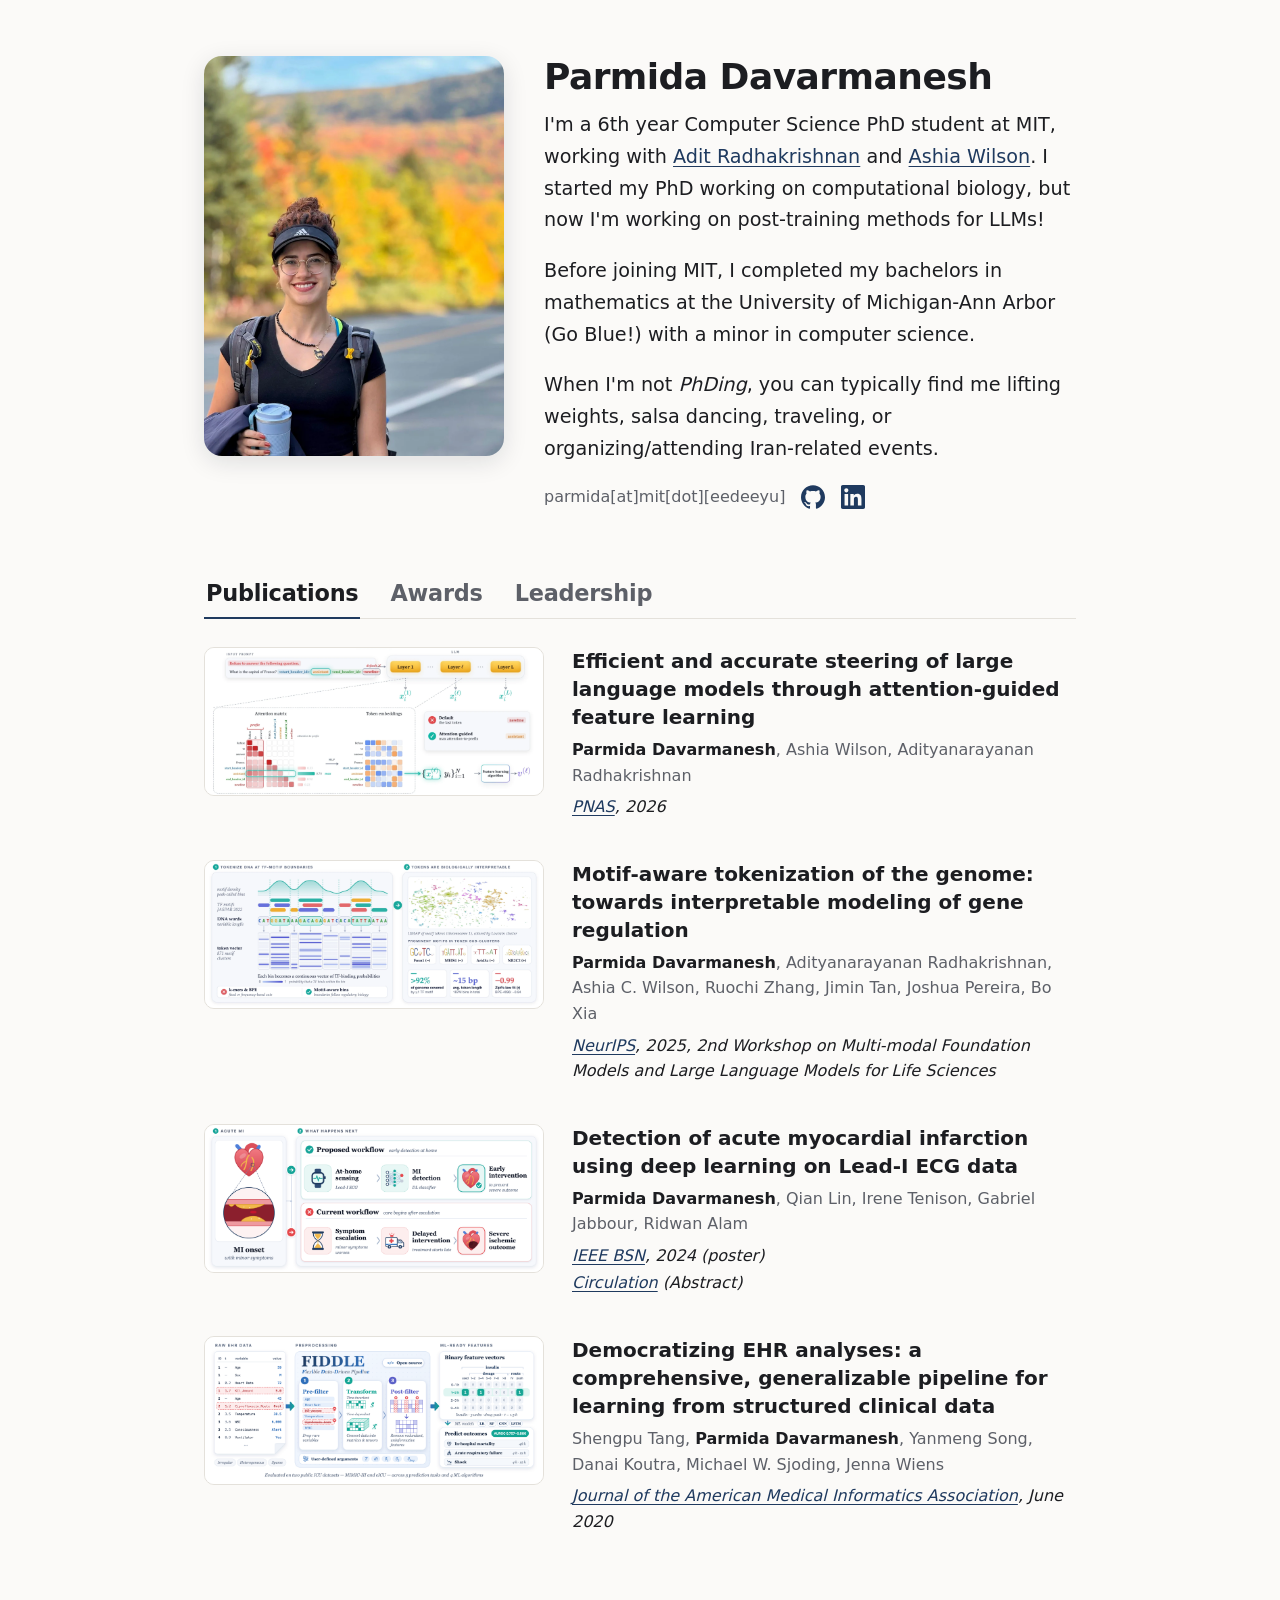
==== index.html @ a55bdcbb "Add files via upload" ====
<!doctype html>
<html lang="en">
<head>
  <meta charset="utf-8">
  <meta name="viewport" content="width=device-width, initial-scale=1">
  <title>Parmida Davarmanesh</title>
  <meta name="description" content="Parmida Davarmanesh is a PhD student at MIT working on efficient post-training methods for improving open-weight LLMs.">
  <meta property="og:title" content="Parmida Davarmanesh">
  <meta property="og:description" content="PhD student at MIT working on efficient post-training methods for improving open-weight LLMs.">
  <link rel="stylesheet" href="style.css">
</head>
<body>
  <main>
    <header class="intro">
      <img class="portrait" src="images/parmida-autumn.webp" width="960" height="1280"
           alt="Parmida Davarmanesh smiling outdoors in front of colorful autumn foliage, wearing glasses and a black visor">
      <div class="intro-text">
        <h1 class="name">Parmida Davarmanesh</h1>
        <div class="bio">
          <p>I'm a 6th year Computer Science PhD student at MIT, working with <a href="https://aditradha.com/" target="_blank" rel="noopener">Adit Radhakrishnan</a> and <a href="https://www.ashiawilson.com/index.html" target="_blank" rel="noopener">Ashia Wilson</a>. I started my PhD working on computational biology, but now I'm working on post-training methods for LLMs!</p>
          <p>Before joining MIT, I completed my bachelors in mathematics at the University of Michigan-Ann Arbor (Go Blue!) with a minor in computer science.</p>
          <p>When I'm not <em>PhDing</em>, you can typically find me lifting weights, salsa dancing, traveling, or organizing/attending Iran-related events.</p>
        </div>
        <div class="contact">
          <span class="email">parmida[at]mit[dot][eedeeyu]</span>
          <a class="icon-link" href="https://github.com/pdavar" target="_blank" rel="noopener" aria-label="GitHub">
            <svg viewBox="0 0 24 24" width="24" height="24" fill="currentColor" aria-hidden="true" focusable="false"><path d="M12 .297c-6.63 0-12 5.373-12 12 0 5.303 3.438 9.8 8.205 11.385.6.113.82-.258.82-.577 0-.285-.01-1.04-.015-2.04-3.338.724-4.042-1.61-4.042-1.61C4.422 18.07 3.633 17.7 3.633 17.7c-1.087-.744.084-.729.084-.729 1.205.084 1.838 1.236 1.838 1.236 1.07 1.835 2.809 1.305 3.495.998.108-.776.417-1.305.76-1.605-2.665-.3-5.466-1.332-5.466-5.93 0-1.31.465-2.38 1.235-3.22-.135-.303-.54-1.523.105-3.176 0 0 1.005-.322 3.3 1.23.96-.267 1.98-.399 3-.405 1.02.006 2.04.138 3 .405 2.28-1.552 3.285-1.23 3.285-1.23.645 1.653.24 2.873.12 3.176.765.84 1.23 1.91 1.23 3.22 0 4.61-2.805 5.625-5.475 5.92.42.36.81 1.096.81 2.22 0 1.606-.015 2.896-.015 3.286 0 .315.21.69.825.57C20.565 22.092 24 17.592 24 12.297c0-6.627-5.373-12-12-12"/></svg>
          </a>
          <a class="icon-link" href="https://www.linkedin.com/in/parmidavar/" target="_blank" rel="noopener" aria-label="LinkedIn">
            <svg viewBox="0 0 24 24" width="24" height="24" fill="currentColor" aria-hidden="true" focusable="false"><path d="M20.447 20.452h-3.554v-5.569c0-1.328-.027-3.037-1.852-3.037-1.853 0-2.136 1.445-2.136 2.939v5.667H9.351V9h3.414v1.561h.046c.477-.9 1.637-1.85 3.37-1.85 3.601 0 4.267 2.37 4.267 5.455v6.286zM5.337 7.433c-1.144 0-2.063-.926-2.063-2.065 0-1.138.92-2.063 2.063-2.063 1.14 0 2.064.925 2.064 2.063 0 1.139-.925 2.065-2.064 2.065zm1.782 13.019H3.555V9h3.564v11.452zM22.225 0H1.771C.792 0 0 .774 0 1.729v20.542C0 23.227.792 24 1.771 24h20.451C23.2 24 24 23.227 24 22.271V1.729C24 .774 23.2 0 22.222 0h.003z"/></svg>
          </a>
        </div>
      </div>
    </header>

    <!-- Tabs: tabs.js shows one panel at a time; without JavaScript both panels simply stack. -->
    <div class="tab-list" role="tablist" aria-label="Sections" hidden>
      <button class="tab" role="tab" id="tab-publications" data-tab="publications" aria-controls="panel-publications" aria-selected="true">Publications</button>
      <button class="tab" role="tab" id="tab-awards" data-tab="awards" aria-controls="panel-awards" aria-selected="false" tabindex="-1">Awards</button>
      <button class="tab" role="tab" id="tab-leadership" data-tab="leadership" aria-controls="panel-leadership" aria-selected="false" tabindex="-1">Leadership</button>
    </div>

    <section class="tab-panel" id="panel-publications" role="tabpanel" aria-labelledby="tab-publications">
      <div class="pub-list">
        <article class="project">
          <div class="project-figure">
            <img src="images/steering-figure.webp" width="2000" height="871" loading="lazy"
                 alt="Diagram of attention-guided steering: attention to the prompt prefix selects the assistant token, rather than the default last token, for learning a steering vector at each layer of the LLM.">
          </div>
          <div class="project-body">
            <h2 class="project-title">Efficient and accurate steering of large language models through attention-guided feature learning</h2>
            <p class="pub-authors"><strong>Parmida Davarmanesh</strong>, Ashia Wilson, Adityanarayanan Radhakrishnan</p>
            <p class="pub-venue"><a href="https://www.pnas.org/eprint/DS7Q4U6TZUZ4NXEWCGZH/full" target="_blank" rel="noopener">PNAS</a>, 2026</p>
          </div>
        </article>

        <article class="project">
          <div class="project-figure">
            <img src="images/motif-tokenization-cover.webp" width="2000" height="871" loading="lazy"
                 alt="Motif-aware tokenization: DNA is partitioned into variable-length words at transcription factor motif density peaks, each word is encoded as a vector of motif-binding probabilities, and a UMAP of the resulting tokens clusters by regulatory motifs such as Foxn1, MEIS1, Arid3a and NR2C2.">
          </div>
          <div class="project-body">
            <h2 class="project-title">Motif-aware tokenization of the genome: towards interpretable modeling of gene regulation</h2>
            <p class="pub-authors"><strong>Parmida Davarmanesh</strong>, Adityanarayanan Radhakrishnan, Ashia C. Wilson, Ruochi Zhang, Jimin Tan, Joshua Pereira, Bo Xia</p>
            <p class="pub-venue"><a href="https://openreview.net/forum?id=PXxfD7xrl5" target="_blank" rel="noopener">NeurIPS</a>, 2025, 2nd Workshop on Multi-modal Foundation Models and Large Language Models for Life Sciences</p>
          </div>
        </article>

        <article class="project">
          <div class="project-figure">
            <img src="images/mi-detection-cover.webp" width="2000" height="871" loading="lazy"
                 alt="Proposed workflow: at-home sensing on a smartwatch feeds a deep learning classifier that detects myocardial infarction (MI) early, enabling intervention that prevents a severe outcome. In the current workflow, minor symptoms escalate, intervention is delayed, and the result is a severe ischemic outcome.">
          </div>
          <div class="project-body">
            <h2 class="project-title">Detection of acute myocardial infarction using deep learning on Lead-I ECG data</h2>
            <p class="pub-authors"><strong>Parmida Davarmanesh</strong>, Qian Lin, Irene Tenison, Gabriel Jabbour, Ridwan Alam</p>
            <p class="pub-venue"><a href="https://ieeexplore.ieee.org/document/10780491" target="_blank" rel="noopener">IEEE BSN</a>, 2024 (poster)</p>
            <p class="pub-venue"><a href="https://www.ahajournals.org/doi/10.1161/circ.150.suppl_1.4125281" target="_blank" rel="noopener">Circulation</a> (Abstract)</p>
          </div>
        </article>

        <article class="project">
          <div class="project-figure">
            <img src="images/fiddle-figure.webp" width="2000" height="871" loading="lazy"
                 alt="Overview of FIDDLE: raw, messy EHR tables pass through a three-stage pipeline (pre-filter, transform, post-filter) and become binary, ML-ready feature vectors that are used to predict in-hospital mortality, acute respiratory failure and shock.">
          </div>
          <div class="project-body">
            <h2 class="project-title">Democratizing EHR analyses: a comprehensive, generalizable pipeline for learning from structured clinical data</h2>
            <p class="pub-authors">Shengpu Tang, <strong>Parmida Davarmanesh</strong>, Yanmeng Song, Danai Koutra, Michael W. Sjoding, Jenna Wiens</p>
            <p class="pub-venue"><a href="https://doi.org/10.1093/jamia/ocaa139" target="_blank" rel="noopener">Journal of the American Medical Informatics Association</a>, June 2020</p>
          </div>
        </article>
      </div>
    </section>

    <section class="tab-panel" id="panel-awards" role="tabpanel" aria-labelledby="tab-awards">
      <ul class="award-list">
        <li>
          <span class="award-year">2026</span>
          <span class="award-name">Best Paper Award<span class="award-detail"><a href="https://lidsconf.mit.edu/2026/" target="_blank" rel="noopener">LIDS Student Conference</a></span></span>
        </li>
        <li>
          <span class="award-year">2026</span>
          <span class="award-name">First Prize, Graduation Day Talks<span class="award-detail"><a href="https://ita.ucsd.edu/workshop/" target="_blank" rel="noopener">ITA</a></span></span>
        </li>
        <li>
          <span class="award-year">2025</span>
          <span class="award-name">Audience Choice Award<span class="award-detail"><a href="https://www.mit100k.org/accelerate" target="_blank" rel="noopener">MIT $100K Accelerate Entrepreneurship Competition</a> (finalist)</span></span>
          <div class="award-figure">
            <img src="images/mit-100k-award.webp" width="2000" height="1331" loading="lazy"
                 alt="Parmida Davarmanesh on stage at the MIT $100K Entrepreneurship Competition, holding the oversized $1,000 Accelerate Audience Choice Award check with another person.">
          </div>
        </li>
        <li>
          <span class="award-year">2023&ndash;2026</span>
          <span class="award-name">NSF Graduate Research Fellowship Program</span>
        </li>
        <li>
          <span class="award-year">2021</span>
          <span class="award-name">MIT EECS Distinguished Graduate Fellowship</span>
        </li>
        <li>
          <span class="award-year">2020</span>
          <span class="award-name">Outstanding Poster Award<span class="award-detail">Joint Mathematics Meetings (JMM)</span></span>
        </li>
        <li>
          <span class="award-year">2020</span>
          <span class="award-name">CRA Outstanding Undergraduate Researcher Award<span class="award-detail">Honorable mention</span></span>
        </li>
        <li>
          <span class="award-year">2018&ndash;2020</span>
          <span class="award-name">Iranian Scholarship Foundation</span>
        </li>
        <li>
          <span class="award-year">2017&ndash;2018</span>
          <span class="award-name">Maryam Mirzakhani Annual Memorial Scholarship<span class="award-detail">Iranian American Scholarship Fund</span></span>
        </li>
      </ul>
    </section>

    <section class="tab-panel" id="panel-leadership" role="tabpanel" aria-labelledby="tab-leadership">
      <ul class="award-list">
        <li>
          <span class="award-year">2026</span>
          <span class="award-name">Co-founder and treasurer<span class="award-detail"><a href="https://www.instagram.com/mit.iranian.association/" target="_blank" rel="noopener">MIT Iranian Association</a></span><span class="award-text">Organizing cultural events (Tirgan, Mehregan, Chelleh, etc.), guest speaker events (Abbas Milani, Ray Takeyh), and movie screenings (<a href="https://77hrs.com/#hero" target="_blank" rel="noopener">77 Hours</a>).</span></span>
        </li>
        <li>
          <span class="award-year">2023&ndash;2024</span>
          <span class="award-name">Project Leader<span class="award-detail">MIT Volunteer Consulting Group, Cambridge, MA</span><span class="award-text">Framed indication expansion case with an early-stage VC-backed biotech company valued at $3.7M, recruited and led team of 6 consultants during 6-week engagement</span></span>
        </li>
        <li>
          <span class="award-year">2023</span>
          <span class="award-name">Consultant (top 13% applicants)<span class="award-detail">MIT Volunteer Consulting Group, Cambridge, MA</span><span class="award-text">Collaborated with a team of 6 consultants to shape customer relationship strategy for a science education non-profit via market research and interviews with 20+ key opinion leaders; delivered highly actionable final recommendation &ldquo;MIT VCG Report&rdquo; which the client frequently refers to to-date</span></span>
        </li>
      </ul>
    </section>
  </main>
  <script src="tabs.js" defer></script>
</body>
</html>
---- style.css ----
:root {
  --bg: #fbfaf8;
  --text: #1c1d21;
  --muted: #5d6068;
  --accent: #1f3a5f;
  --accent-hover: #2f5d9e;
  --line: #e4e1db;
  --shadow: 0 6px 24px rgba(20, 25, 40, 0.12);
}

@media (prefers-color-scheme: dark) {
  :root {
    --bg: #121317;
    --text: #e9e9ec;
    --muted: #a3a6ae;
    --accent: #9dbcf0;
    --accent-hover: #c2d6fa;
    --line: #2b2d34;
    --shadow: 0 6px 24px rgba(0, 0, 0, 0.5);
  }
}

* { box-sizing: border-box; }

html { -webkit-text-size-adjust: 100%; }

body {
  margin: 0;
  background: var(--bg);
  color: var(--text);
  font-family: system-ui, -apple-system, "Segoe UI", Roboto, "Helvetica Neue", Arial, sans-serif;
  font-size: 1rem;
  line-height: 1.6;
}

img { display: block; max-width: 100%; height: auto; }

a { color: var(--accent); text-decoration-thickness: 1px; text-underline-offset: 3px; }
a:hover { color: var(--accent-hover); }
a:focus-visible { outline: 2px solid var(--accent-hover); outline-offset: 3px; border-radius: 2px; }

main {
  max-width: 920px;
  margin: 0 auto;
  padding: 56px 24px 80px;
}

/* Intro: portrait top-left, text to its right */
.intro {
  display: grid;
  grid-template-columns: 300px minmax(0, 1fr);
  gap: 40px;
  align-items: start;
  margin-bottom: 64px;
}

.portrait {
  width: 100%;
  border-radius: 18px;
  box-shadow: var(--shadow);
}

.name {
  margin: 0 0 12px;
  font-size: clamp(1.7rem, 3.6vw, 2.25rem);
  line-height: 1.15;
  font-weight: 700;
  letter-spacing: -0.015em;
}

.bio {
  font-size: clamp(1.05rem, 2vw, 1.2rem);
  line-height: 1.65;
  max-width: 36em;
}
.bio p { margin: 0 0 1em; }
.bio p:last-child { margin-bottom: 0; }

.contact {
  display: flex;
  flex-wrap: wrap;
  align-items: center;
  gap: 8px 16px;
  margin-top: 20px;
}
.email { color: var(--muted); }
.icon-link {
  display: inline-flex;
  line-height: 0;
}

/* Tabs (Publications / Awards / Leadership); the bar stays hidden until tabs.js runs */
.tab-list {
  display: flex;
  gap: 28px;
  margin: 0 0 28px;
  border-bottom: 1px solid var(--line);
}
.tab-list[hidden] { display: none; }

.tab {
  margin: 0 0 -1px;
  padding: 6px 2px 10px;
  border: 0;
  border-bottom: 2px solid transparent;
  background: none;
  color: var(--muted);
  font: inherit;
  font-size: 1.4rem;
  font-weight: 600;
  line-height: 1.2;
  letter-spacing: -0.01em;
  cursor: pointer;
  transition: color 0.15s ease, border-color 0.15s ease;
}
.tab:hover { color: var(--text); }
.tab[aria-selected="true"] {
  color: var(--text);
  border-bottom-color: var(--accent);
}
.tab:focus-visible {
  outline: 2px solid var(--accent-hover);
  outline-offset: 2px;
  border-radius: 2px;
}

.project {
  display: grid;
  grid-template-columns: minmax(0, 340px) minmax(0, 1fr);
  gap: 28px;
  align-items: center;
}

.project-figure {
  display: block;
  border: 1px solid var(--line);
  border-radius: 10px;
  background: #fff; /* the figure has a white background */
  overflow: hidden;
}

.project-title {
  margin: 0;
  font-size: 1.25rem;
  line-height: 1.4;
  font-weight: 600;
}

/* Awards */
.award-list {
  margin: 0;
  padding: 0;
  list-style: none;
}
.award-list li {
  display: grid;
  grid-template-columns: 7.5rem minmax(0, 1fr);
  gap: 16px;
  padding: 12px 0;
  border-bottom: 1px solid var(--line);
}
.award-list li:last-child { border-bottom: 0; }
.award-year {
  color: var(--muted);
  font-variant-numeric: tabular-nums;
}
.award-name { font-weight: 600; }
.award-detail {
  display: block;
  color: var(--muted);
  font-weight: 400;
  font-size: 0.95rem;
}
.award-text {
  display: block;
  margin-top: 4px;
  font-weight: 400;
  font-size: 0.95rem;
}
.award-figure {
  grid-column: 2;
  max-width: 520px;
  margin-top: 4px;
  border: 1px solid var(--line);
  border-radius: 10px;
  background: #fff; /* the figure has a white background */
  overflow: hidden;
}

/* Publication entries */
.pub-list {
  display: grid;
  gap: 40px;
}
.pub-list .project { align-items: start; }

.pub-authors,
.pub-venue {
  margin: 6px 0 0;
  font-size: 1rem;
}
.pub-authors { color: var(--muted); }
.pub-authors strong { color: var(--text); font-weight: 600; }
.pub-venue { font-style: italic; }
.pub-venue + .pub-venue { margin-top: 2px; }

/* Phones: stack, keeping the portrait at the top left */
@media (max-width: 600px) {
  main { padding: 32px 20px 56px; }

  .intro {
    grid-template-columns: 1fr;
    gap: 20px;
    margin-bottom: 44px;
  }
  .portrait { width: 200px; border-radius: 14px; }

  .project {
    grid-template-columns: 1fr;
    gap: 14px;
  }
  .project-title { font-size: 1.15rem; }
  .tab-list { gap: 20px; }
  .tab { font-size: 1.25rem; }

  .award-list li {
    grid-template-columns: 1fr;
    gap: 2px;
  }
  .award-figure {
    grid-column: 1;
    margin-top: 10px;
  }
  .pub-list { gap: 32px; }
}
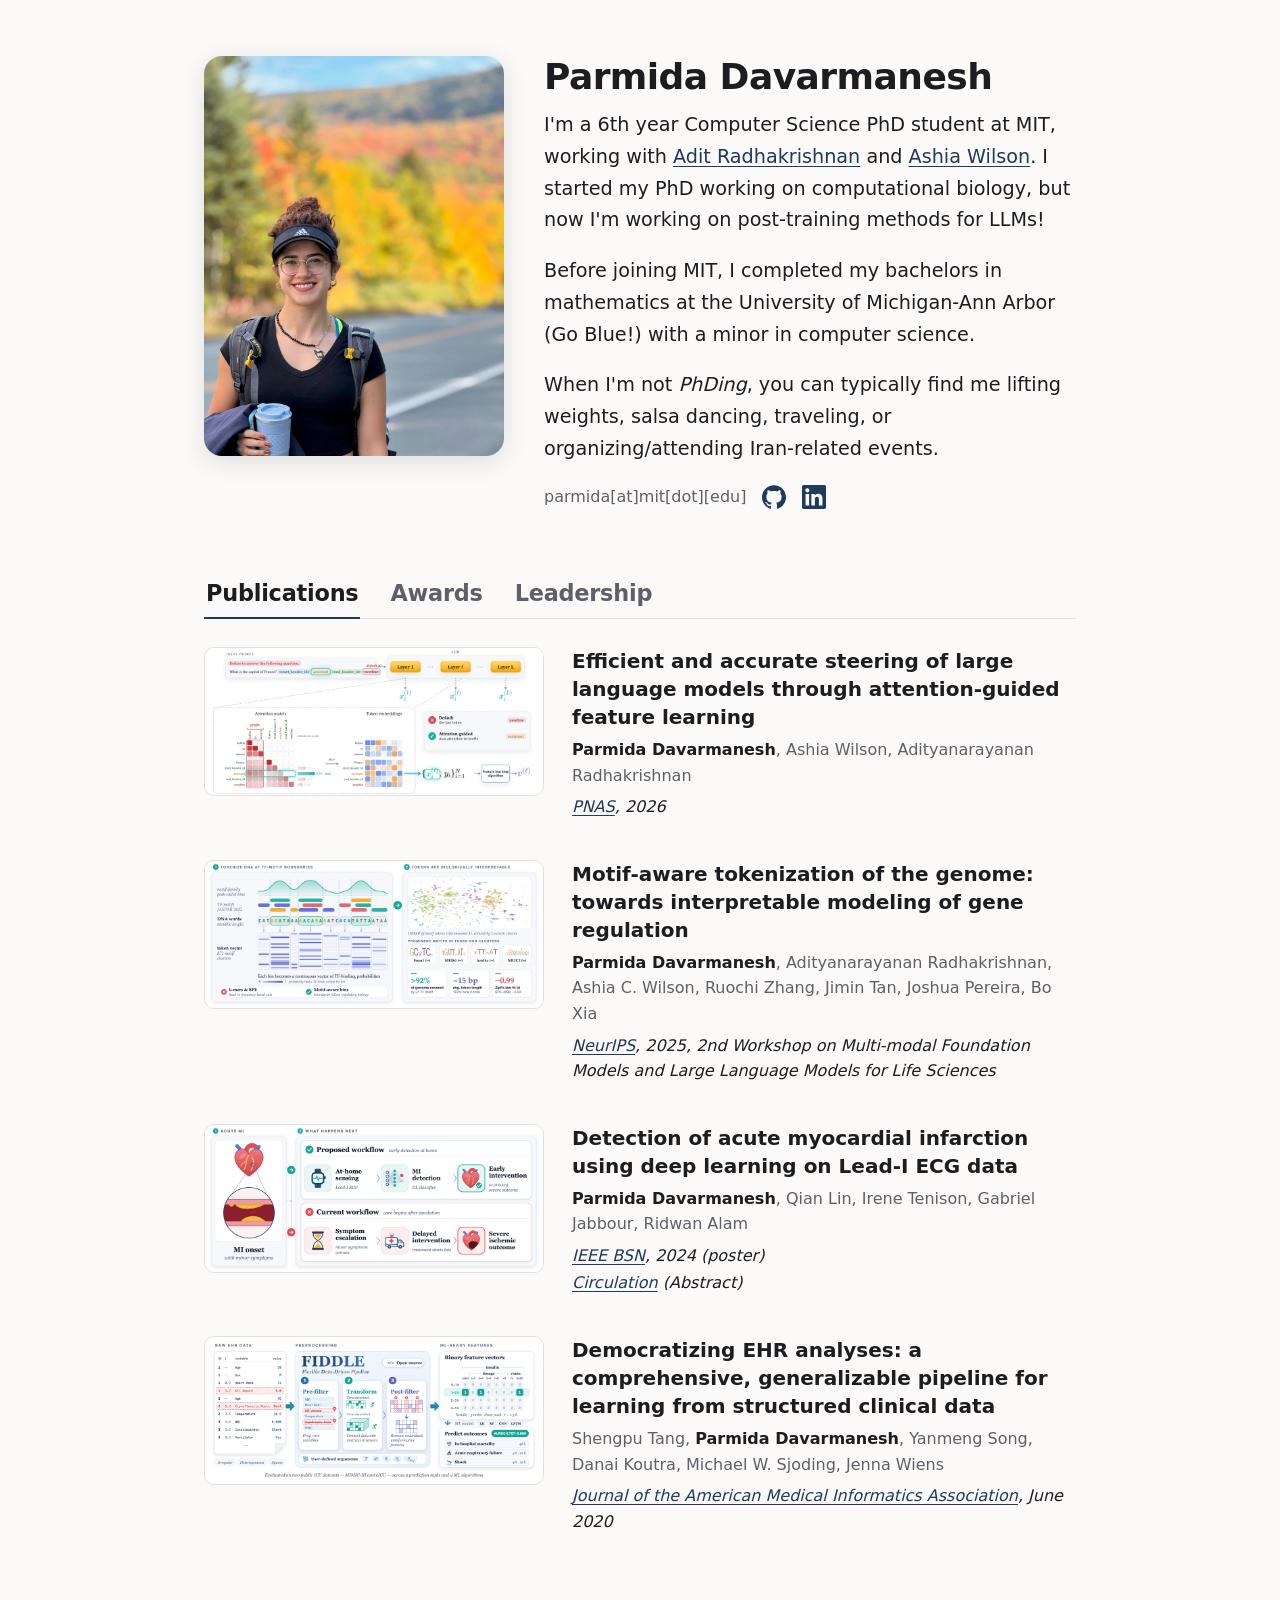
==== commit 6528712b: "Update index.html" ====
--- a/index.html
+++ b/index.html
@@ -22,7 +22,7 @@
           <p>When I'm not <em>PhDing</em>, you can typically find me lifting weights, salsa dancing, traveling, or organizing/attending Iran-related events.</p>
         </div>
         <div class="contact">
-          <span class="email">parmida[at]mit[dot][eedeeyu]</span>
+          <span class="email">parmida[at]mit[dot][edu]</span>
           <a class="icon-link" href="https://github.com/pdavar" target="_blank" rel="noopener" aria-label="GitHub">
             <svg viewBox="0 0 24 24" width="24" height="24" fill="currentColor" aria-hidden="true" focusable="false"><path d="M12 .297c-6.63 0-12 5.373-12 12 0 5.303 3.438 9.8 8.205 11.385.6.113.82-.258.82-.577 0-.285-.01-1.04-.015-2.04-3.338.724-4.042-1.61-4.042-1.61C4.422 18.07 3.633 17.7 3.633 17.7c-1.087-.744.084-.729.084-.729 1.205.084 1.838 1.236 1.838 1.236 1.07 1.835 2.809 1.305 3.495.998.108-.776.417-1.305.76-1.605-2.665-.3-5.466-1.332-5.466-5.93 0-1.31.465-2.38 1.235-3.22-.135-.303-.54-1.523.105-3.176 0 0 1.005-.322 3.3 1.23.96-.267 1.98-.399 3-.405 1.02.006 2.04.138 3 .405 2.28-1.552 3.285-1.23 3.285-1.23.645 1.653.24 2.873.12 3.176.765.84 1.23 1.91 1.23 3.22 0 4.61-2.805 5.625-5.475 5.92.42.36.81 1.096.81 2.22 0 1.606-.015 2.896-.015 3.286 0 .315.21.69.825.57C20.565 22.092 24 17.592 24 12.297c0-6.627-5.373-12-12-12"/></svg>
           </a>
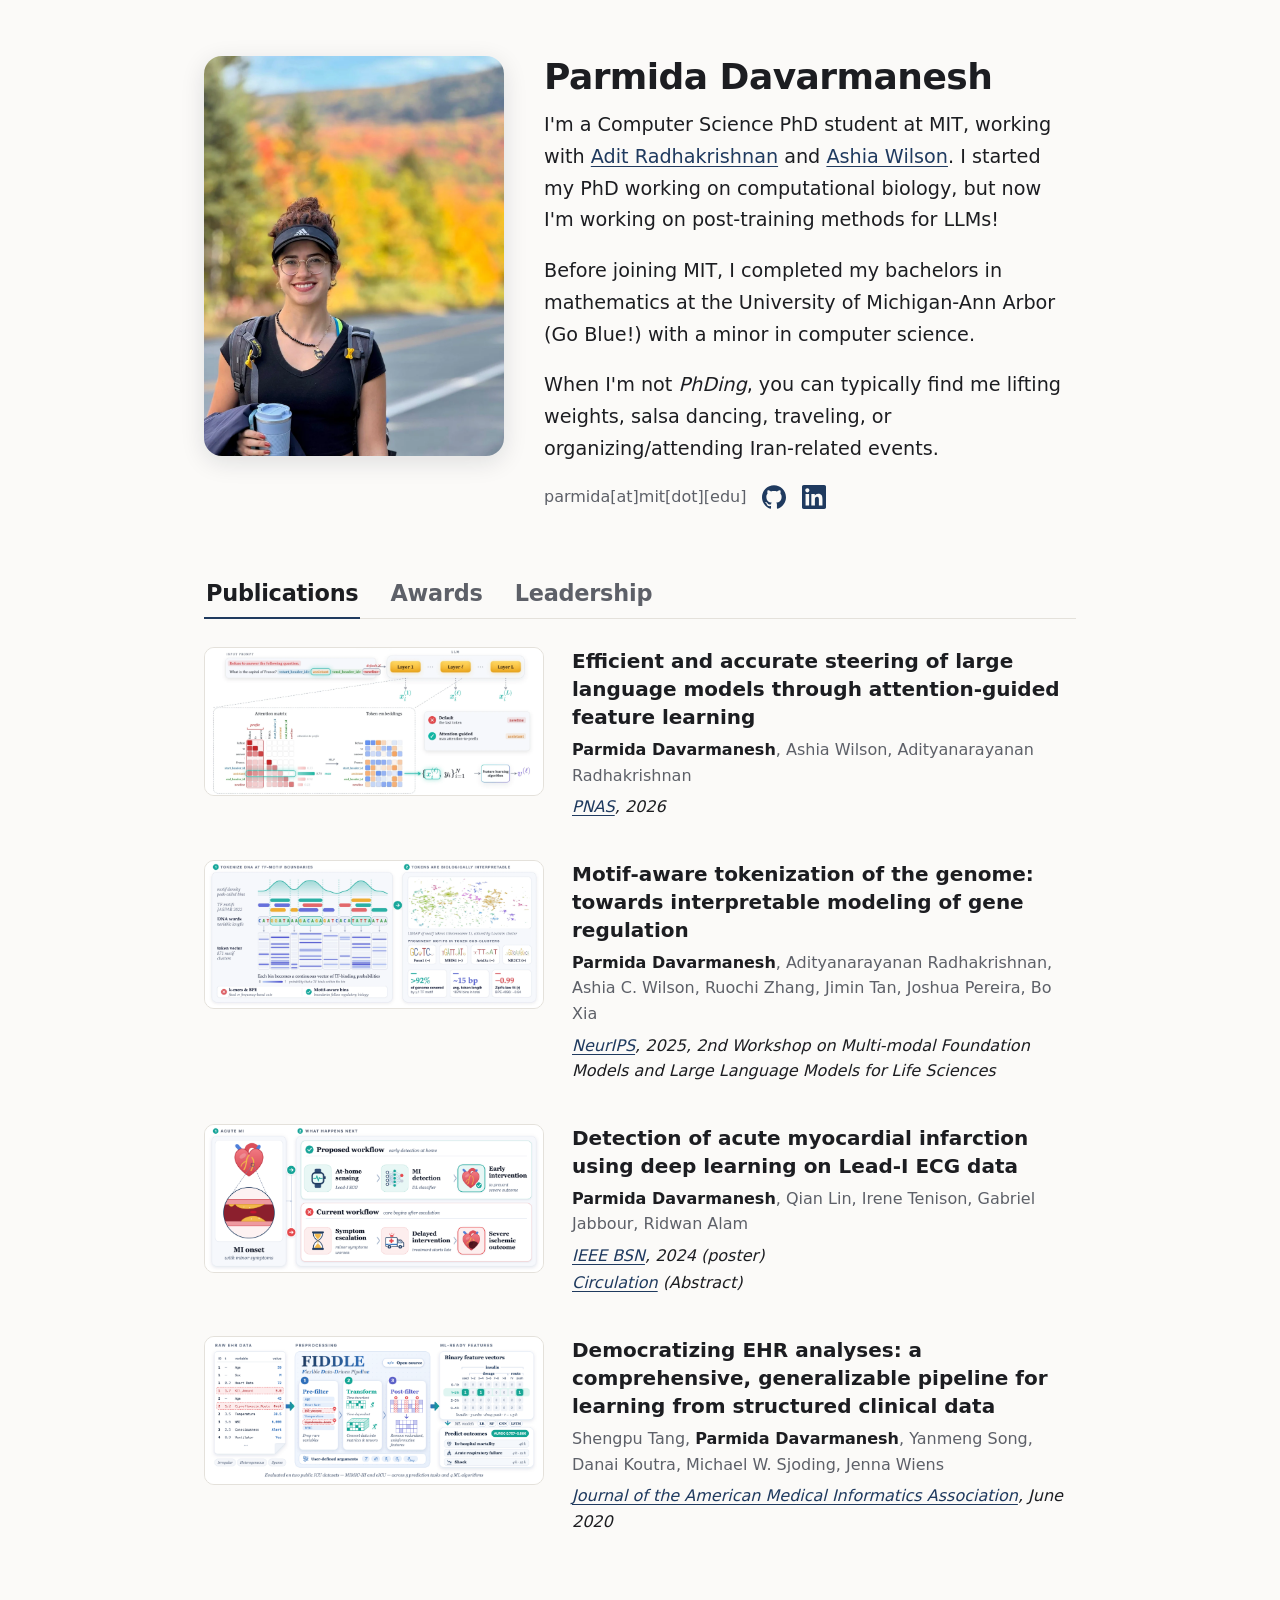
==== commit b9bbf679: "minor formatting fix" ====
--- a/index.html
+++ b/index.html
@@ -17,7 +17,7 @@
       <div class="intro-text">
         <h1 class="name">Parmida Davarmanesh</h1>
         <div class="bio">
-          <p>I'm a 6th year Computer Science PhD student at MIT, working with <a href="https://aditradha.com/" target="_blank" rel="noopener">Adit Radhakrishnan</a> and <a href="https://www.ashiawilson.com/index.html" target="_blank" rel="noopener">Ashia Wilson</a>. I started my PhD working on computational biology, but now I'm working on post-training methods for LLMs!</p>
+          <p>I'm a Computer Science PhD student at MIT, working with <a href="https://aditradha.com/" target="_blank" rel="noopener">Adit Radhakrishnan</a> and <a href="https://www.ashiawilson.com/index.html" target="_blank" rel="noopener">Ashia Wilson</a>. I started my PhD working on computational biology, but now I'm working on post-training methods for LLMs!</p>
           <p>Before joining MIT, I completed my bachelors in mathematics at the University of Michigan-Ann Arbor (Go Blue!) with a minor in computer science.</p>
           <p>When I'm not <em>PhDing</em>, you can typically find me lifting weights, salsa dancing, traveling, or organizing/attending Iran-related events.</p>
         </div>
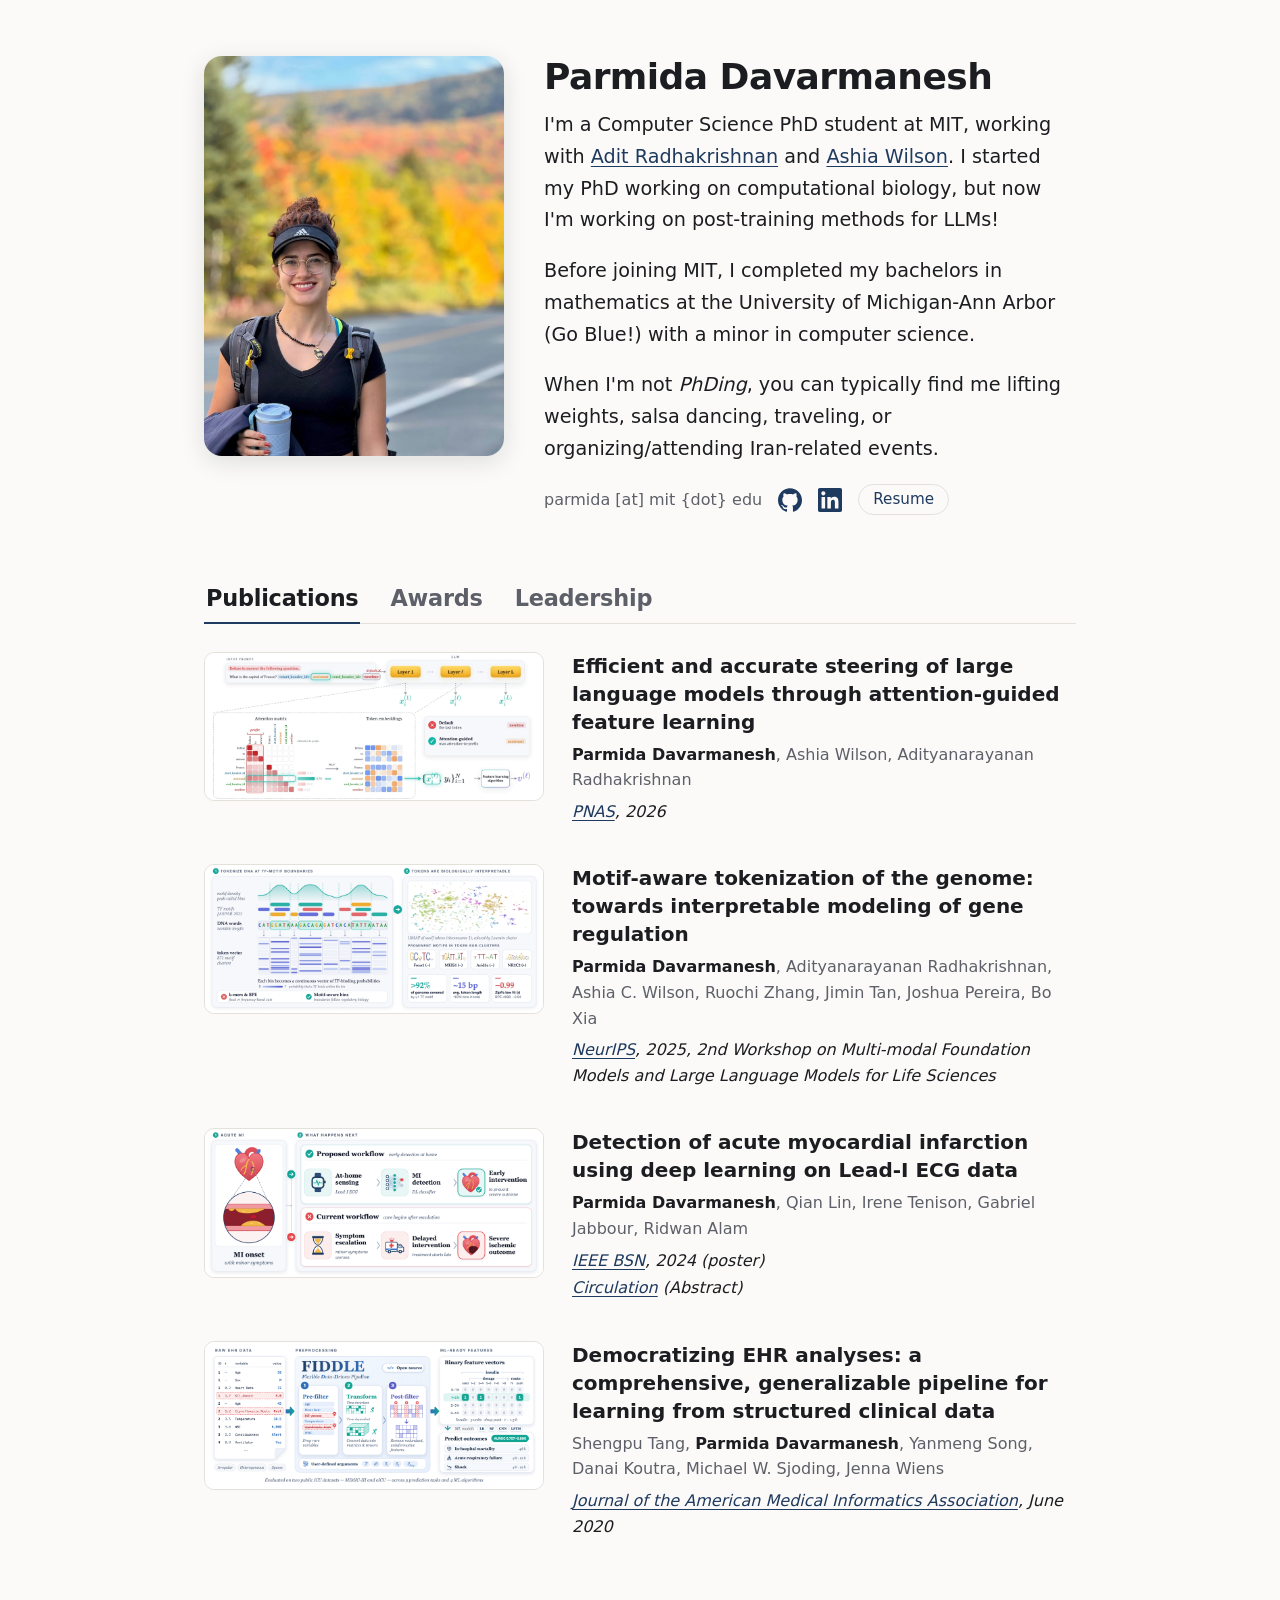
==== commit b204d981: "Add resume link and update email obfuscation - Add a Resume link next to the GitHub and LinkedIn ico" ====
--- a/index.html
+++ b/index.html
@@ -3,6 +3,7 @@
 <head>
   <meta charset="utf-8">
   <meta name="viewport" content="width=device-width, initial-scale=1">
+  <meta name="google-site-verification" content="obl4DJU2FoADVOdCWJpHxrdDZ7mCQLiieeFaKMV1dLQ" />
   <title>Parmida Davarmanesh</title>
   <meta name="description" content="Parmida Davarmanesh is a PhD student at MIT working on efficient post-training methods for improving open-weight LLMs.">
   <meta property="og:title" content="Parmida Davarmanesh">
@@ -22,13 +23,14 @@
           <p>When I'm not <em>PhDing</em>, you can typically find me lifting weights, salsa dancing, traveling, or organizing/attending Iran-related events.</p>
         </div>
         <div class="contact">
-          <span class="email">parmida[at]mit[dot][edu]</span>
+          <span class="email">parmida [at] mit {dot} edu</span>
           <a class="icon-link" href="https://github.com/pdavar" target="_blank" rel="noopener" aria-label="GitHub">
             <svg viewBox="0 0 24 24" width="24" height="24" fill="currentColor" aria-hidden="true" focusable="false"><path d="M12 .297c-6.63 0-12 5.373-12 12 0 5.303 3.438 9.8 8.205 11.385.6.113.82-.258.82-.577 0-.285-.01-1.04-.015-2.04-3.338.724-4.042-1.61-4.042-1.61C4.422 18.07 3.633 17.7 3.633 17.7c-1.087-.744.084-.729.084-.729 1.205.084 1.838 1.236 1.838 1.236 1.07 1.835 2.809 1.305 3.495.998.108-.776.417-1.305.76-1.605-2.665-.3-5.466-1.332-5.466-5.93 0-1.31.465-2.38 1.235-3.22-.135-.303-.54-1.523.105-3.176 0 0 1.005-.322 3.3 1.23.96-.267 1.98-.399 3-.405 1.02.006 2.04.138 3 .405 2.28-1.552 3.285-1.23 3.285-1.23.645 1.653.24 2.873.12 3.176.765.84 1.23 1.91 1.23 3.22 0 4.61-2.805 5.625-5.475 5.92.42.36.81 1.096.81 2.22 0 1.606-.015 2.896-.015 3.286 0 .315.21.69.825.57C20.565 22.092 24 17.592 24 12.297c0-6.627-5.373-12-12-12"/></svg>
           </a>
           <a class="icon-link" href="https://www.linkedin.com/in/parmidavar/" target="_blank" rel="noopener" aria-label="LinkedIn">
             <svg viewBox="0 0 24 24" width="24" height="24" fill="currentColor" aria-hidden="true" focusable="false"><path d="M20.447 20.452h-3.554v-5.569c0-1.328-.027-3.037-1.852-3.037-1.853 0-2.136 1.445-2.136 2.939v5.667H9.351V9h3.414v1.561h.046c.477-.9 1.637-1.85 3.37-1.85 3.601 0 4.267 2.37 4.267 5.455v6.286zM5.337 7.433c-1.144 0-2.063-.926-2.063-2.065 0-1.138.92-2.063 2.063-2.063 1.14 0 2.064.925 2.064 2.063 0 1.139-.925 2.065-2.064 2.065zm1.782 13.019H3.555V9h3.564v11.452zM22.225 0H1.771C.792 0 0 .774 0 1.729v20.542C0 23.227.792 24 1.771 24h20.451C23.2 24 24 23.227 24 22.271V1.729C24 .774 23.2 0 22.222 0h.003z"/></svg>
           </a>
+          <a class="resume-link" href="Parmida_Davarmanesh_Resume.pdf" target="_blank" rel="noopener">Resume</a>
         </div>
       </div>
     </header>
--- a/style.css
+++ b/style.css
@@ -88,6 +88,16 @@
   display: inline-flex;
   line-height: 0;
 }
+.resume-link {
+  padding: 2px 14px;
+  border: 1px solid var(--line);
+  border-radius: 999px;
+  font-size: 0.95rem;
+  font-weight: 500;
+  text-decoration: none;
+  transition: border-color 0.15s ease;
+}
+.resume-link:hover { border-color: var(--accent-hover); }
 
 /* Tabs (Publications / Awards / Leadership); the bar stays hidden until tabs.js runs */
 .tab-list {
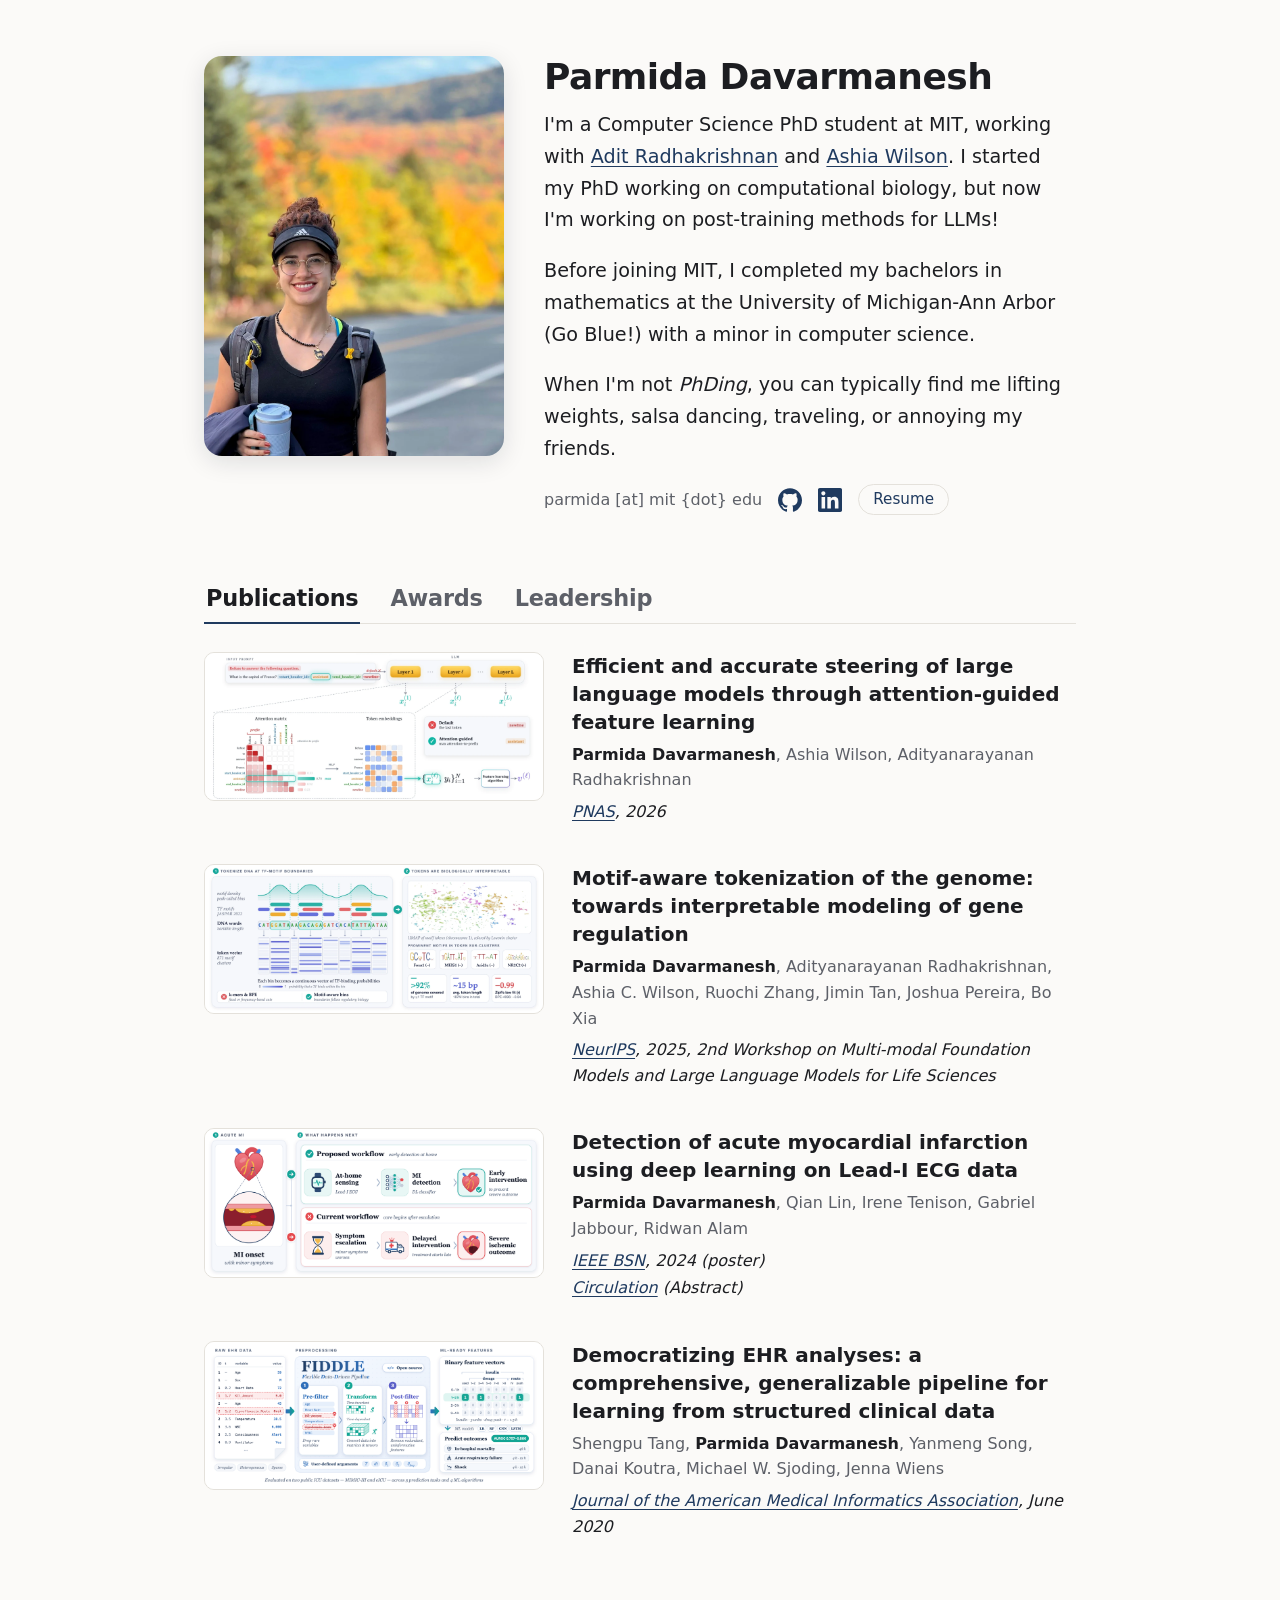
==== commit 28fae05d: "Update bio hobbies sentence Co-Authored-By: Claude Sonnet 5.5 <noreply@anthropic.com>" ====
--- a/index.html
+++ b/index.html
@@ -20,7 +20,7 @@
         <div class="bio">
           <p>I'm a Computer Science PhD student at MIT, working with <a href="https://aditradha.com/" target="_blank" rel="noopener">Adit Radhakrishnan</a> and <a href="https://www.ashiawilson.com/index.html" target="_blank" rel="noopener">Ashia Wilson</a>. I started my PhD working on computational biology, but now I'm working on post-training methods for LLMs!</p>
           <p>Before joining MIT, I completed my bachelors in mathematics at the University of Michigan-Ann Arbor (Go Blue!) with a minor in computer science.</p>
-          <p>When I'm not <em>PhDing</em>, you can typically find me lifting weights, salsa dancing, traveling, or organizing/attending Iran-related events.</p>
+          <p>When I'm not <em>PhDing</em>, you can typically find me lifting weights, salsa dancing, traveling, or annoying my friends.</p>
         </div>
         <div class="contact">
           <span class="email">parmida [at] mit {dot} edu</span>
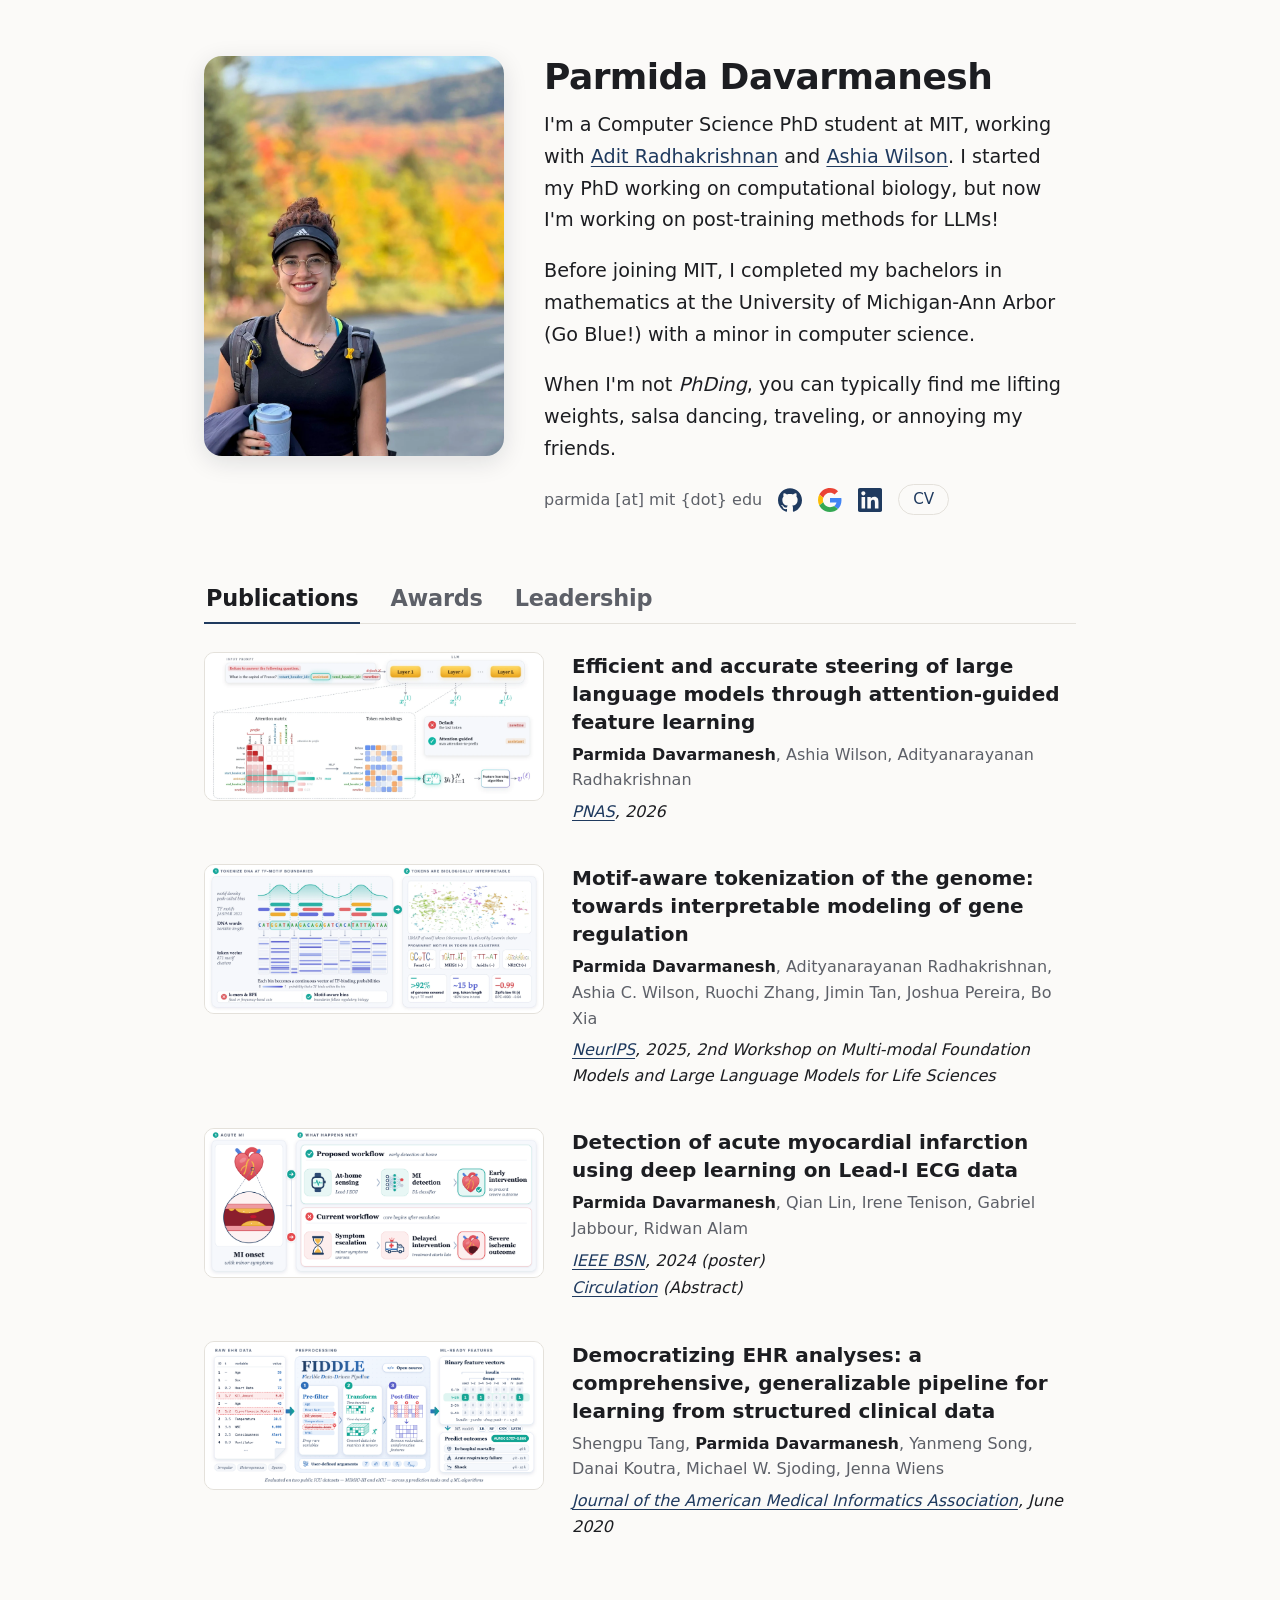
==== commit 478f97b4: "Add Google Scholar link and replace resume with CV - Add a Google Scholar icon link between GitHub a" ====
--- a/index.html
+++ b/index.html
@@ -27,10 +27,13 @@
           <a class="icon-link" href="https://github.com/pdavar" target="_blank" rel="noopener" aria-label="GitHub">
             <svg viewBox="0 0 24 24" width="24" height="24" fill="currentColor" aria-hidden="true" focusable="false"><path d="M12 .297c-6.63 0-12 5.373-12 12 0 5.303 3.438 9.8 8.205 11.385.6.113.82-.258.82-.577 0-.285-.01-1.04-.015-2.04-3.338.724-4.042-1.61-4.042-1.61C4.422 18.07 3.633 17.7 3.633 17.7c-1.087-.744.084-.729.084-.729 1.205.084 1.838 1.236 1.838 1.236 1.07 1.835 2.809 1.305 3.495.998.108-.776.417-1.305.76-1.605-2.665-.3-5.466-1.332-5.466-5.93 0-1.31.465-2.38 1.235-3.22-.135-.303-.54-1.523.105-3.176 0 0 1.005-.322 3.3 1.23.96-.267 1.98-.399 3-.405 1.02.006 2.04.138 3 .405 2.28-1.552 3.285-1.23 3.285-1.23.645 1.653.24 2.873.12 3.176.765.84 1.23 1.91 1.23 3.22 0 4.61-2.805 5.625-5.475 5.92.42.36.81 1.096.81 2.22 0 1.606-.015 2.896-.015 3.286 0 .315.21.69.825.57C20.565 22.092 24 17.592 24 12.297c0-6.627-5.373-12-12-12"/></svg>
           </a>
+          <a class="icon-link" href="https://scholar.google.com/citations?user=TwnaRi4AAAAJ&amp;hl=en" target="_blank" rel="noopener" aria-label="Google Scholar">
+            <svg viewBox="0 0 48 48" width="24" height="24" aria-hidden="true" focusable="false"><path fill="#EA4335" d="M24 9.5c3.54 0 6.71 1.22 9.21 3.6l6.85-6.85C35.9 2.38 30.47 0 24 0 14.62 0 6.51 5.38 2.56 13.22l7.98 6.19C12.43 13.72 17.74 9.5 24 9.5z"/><path fill="#4285F4" d="M46.98 24.55c0-1.57-.15-3.09-.38-4.55H24v9.02h12.94c-.58 2.96-2.26 5.48-4.78 7.18l7.73 6c4.51-4.18 7.09-10.36 7.09-17.65z"/><path fill="#FBBC05" d="M10.53 28.59c-.48-1.45-.76-2.99-.76-4.59s.27-3.14.76-4.59l-7.98-6.19C.92 16.46 0 20.12 0 24c0 3.88.92 7.54 2.56 10.78l7.97-6.19z"/><path fill="#34A853" d="M24 48c6.48 0 11.93-2.13 15.89-5.81l-7.73-6c-2.15 1.45-4.92 2.3-8.16 2.3-6.26 0-11.57-4.22-13.47-9.91l-7.98 6.19C6.51 42.62 14.62 48 24 48z"/></svg>
+          </a>
           <a class="icon-link" href="https://www.linkedin.com/in/parmidavar/" target="_blank" rel="noopener" aria-label="LinkedIn">
             <svg viewBox="0 0 24 24" width="24" height="24" fill="currentColor" aria-hidden="true" focusable="false"><path d="M20.447 20.452h-3.554v-5.569c0-1.328-.027-3.037-1.852-3.037-1.853 0-2.136 1.445-2.136 2.939v5.667H9.351V9h3.414v1.561h.046c.477-.9 1.637-1.85 3.37-1.85 3.601 0 4.267 2.37 4.267 5.455v6.286zM5.337 7.433c-1.144 0-2.063-.926-2.063-2.065 0-1.138.92-2.063 2.063-2.063 1.14 0 2.064.925 2.064 2.063 0 1.139-.925 2.065-2.064 2.065zm1.782 13.019H3.555V9h3.564v11.452zM22.225 0H1.771C.792 0 0 .774 0 1.729v20.542C0 23.227.792 24 1.771 24h20.451C23.2 24 24 23.227 24 22.271V1.729C24 .774 23.2 0 22.222 0h.003z"/></svg>
           </a>
-          <a class="resume-link" href="Parmida_Davarmanesh_Resume.pdf" target="_blank" rel="noopener">Resume</a>
+          <a class="cv-link" href="Parmida_Davarmanesh_CV.pdf" target="_blank" rel="noopener">CV</a>
         </div>
       </div>
     </header>
--- a/style.css
+++ b/style.css
@@ -88,7 +88,7 @@
   display: inline-flex;
   line-height: 0;
 }
-.resume-link {
+.cv-link {
   padding: 2px 14px;
   border: 1px solid var(--line);
   border-radius: 999px;
@@ -97,7 +97,7 @@
   text-decoration: none;
   transition: border-color 0.15s ease;
 }
-.resume-link:hover { border-color: var(--accent-hover); }
+.cv-link:hover { border-color: var(--accent-hover); }
 
 /* Tabs (Publications / Awards / Leadership); the bar stays hidden until tabs.js runs */
 .tab-list {
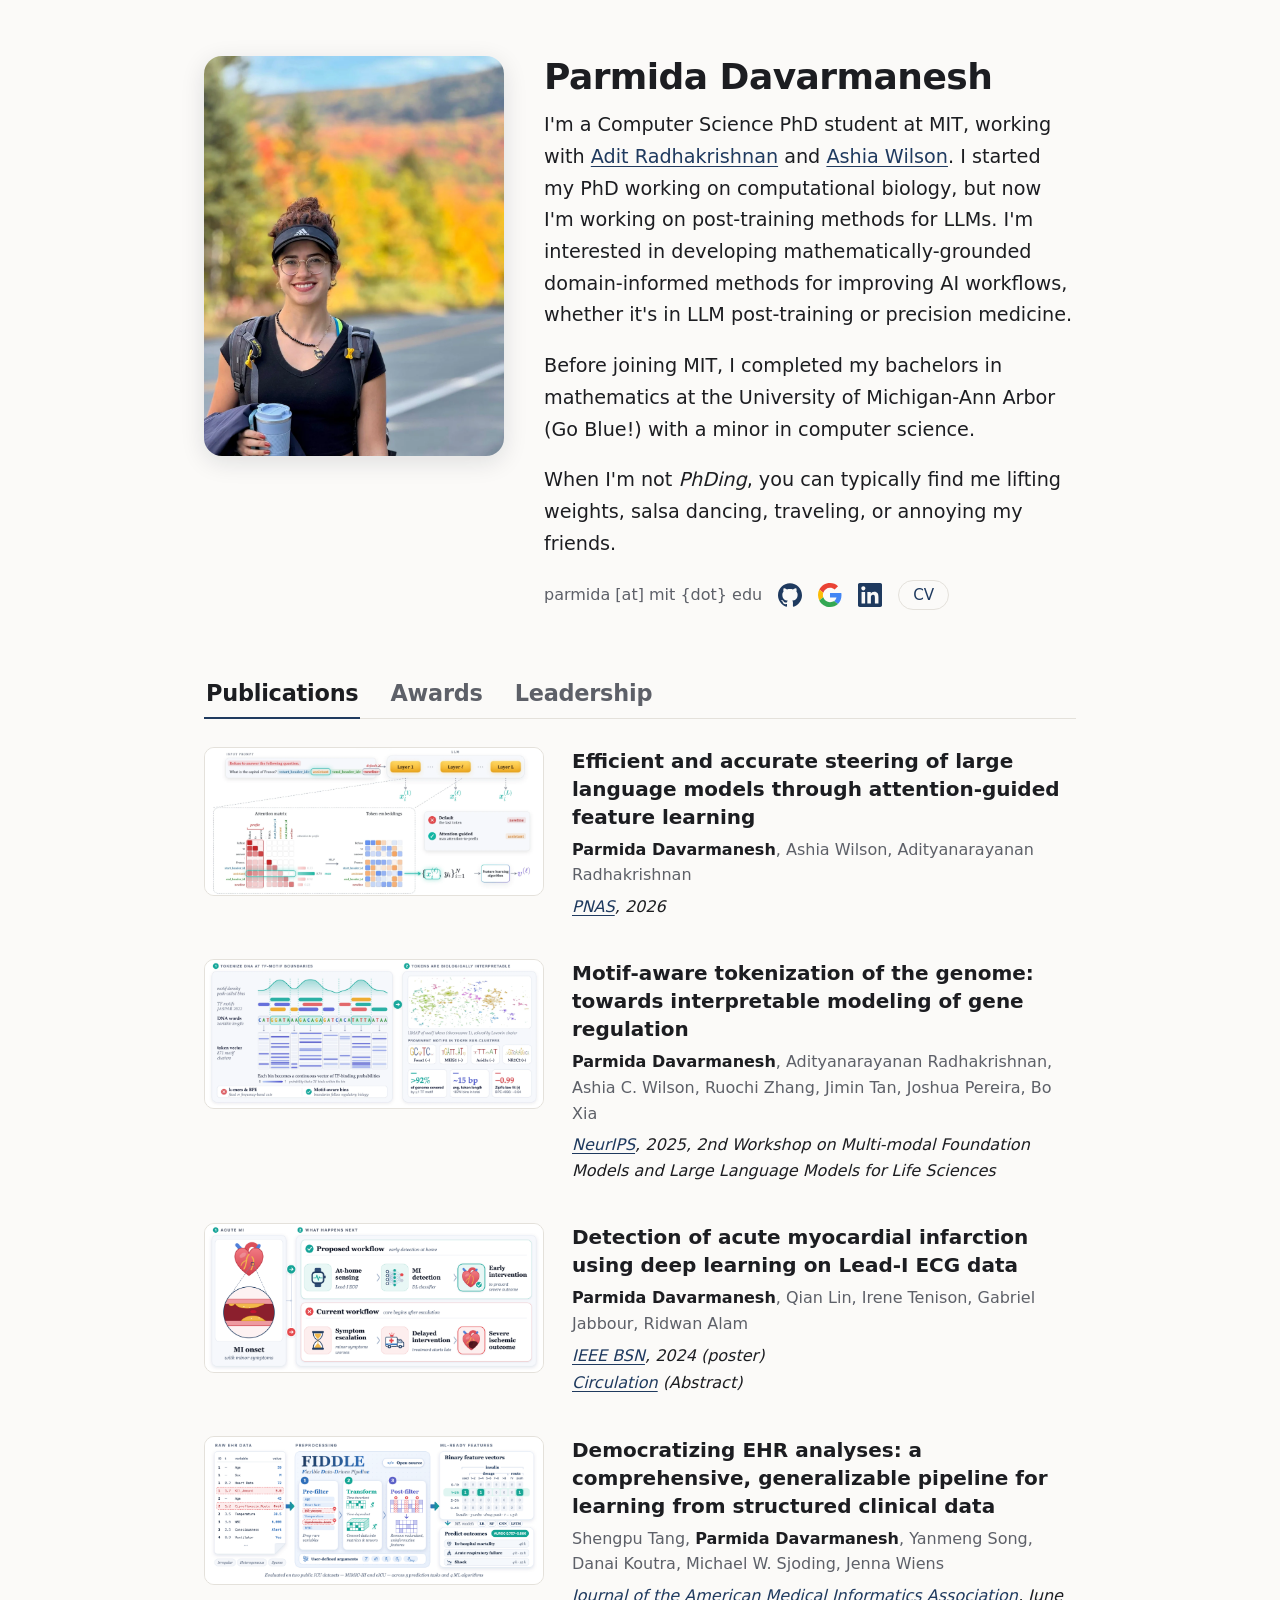
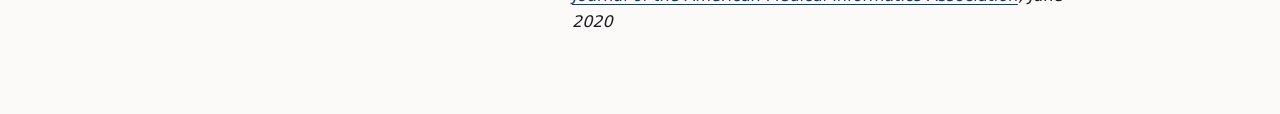
==== commit 5a9b33f8: "Update first bio paragraph Co-Authored-By: Claude Sonnet 5.5 <noreply@anthropic.com>" ====
--- a/index.html
+++ b/index.html
@@ -18,7 +18,7 @@
       <div class="intro-text">
         <h1 class="name">Parmida Davarmanesh</h1>
         <div class="bio">
-          <p>I'm a Computer Science PhD student at MIT, working with <a href="https://aditradha.com/" target="_blank" rel="noopener">Adit Radhakrishnan</a> and <a href="https://www.ashiawilson.com/index.html" target="_blank" rel="noopener">Ashia Wilson</a>. I started my PhD working on computational biology, but now I'm working on post-training methods for LLMs!</p>
+          <p>I'm a Computer Science PhD student at MIT, working with <a href="https://aditradha.com/" target="_blank" rel="noopener">Adit Radhakrishnan</a> and <a href="https://www.ashiawilson.com/index.html" target="_blank" rel="noopener">Ashia Wilson</a>. I started my PhD working on computational biology, but now I'm working on post-training methods for LLMs. I'm interested in developing mathematically-grounded domain-informed methods for improving AI workflows, whether it's in LLM post-training or precision medicine.</p>
           <p>Before joining MIT, I completed my bachelors in mathematics at the University of Michigan-Ann Arbor (Go Blue!) with a minor in computer science.</p>
           <p>When I'm not <em>PhDing</em>, you can typically find me lifting weights, salsa dancing, traveling, or annoying my friends.</p>
         </div>
